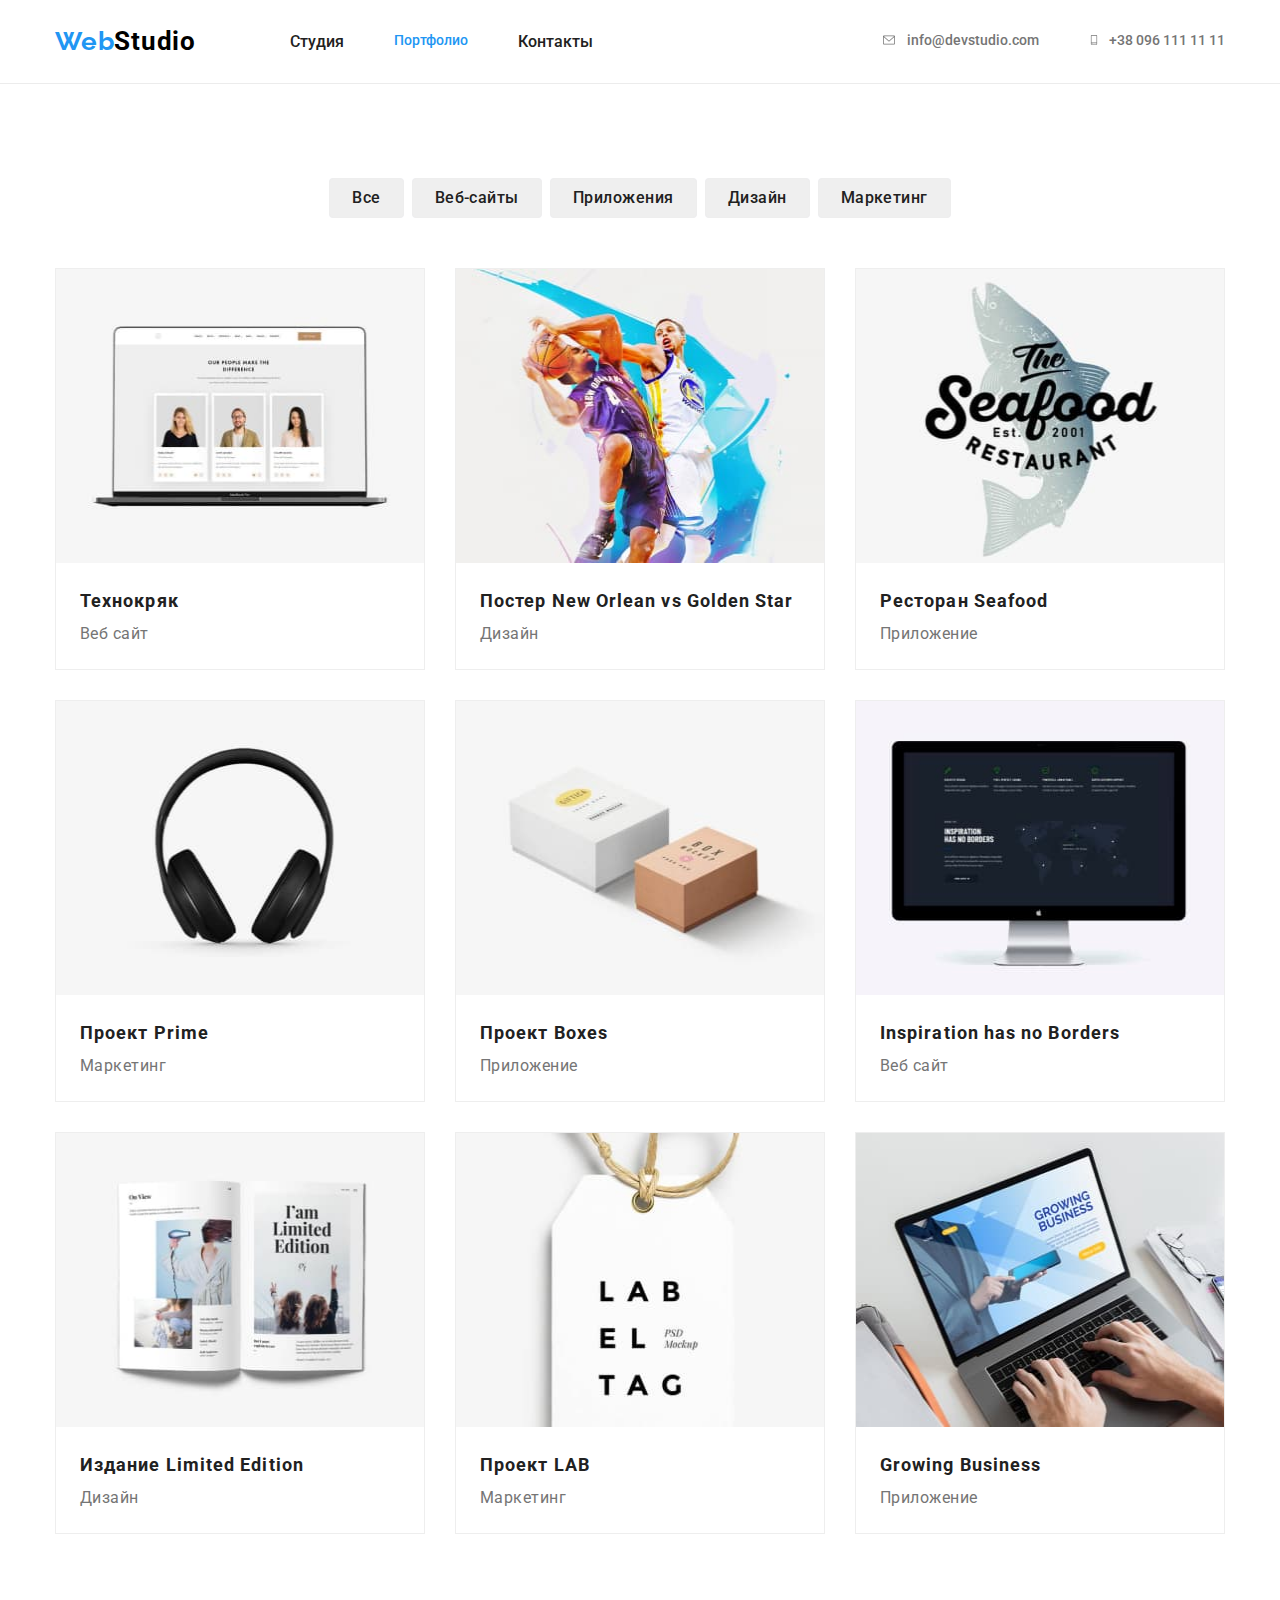
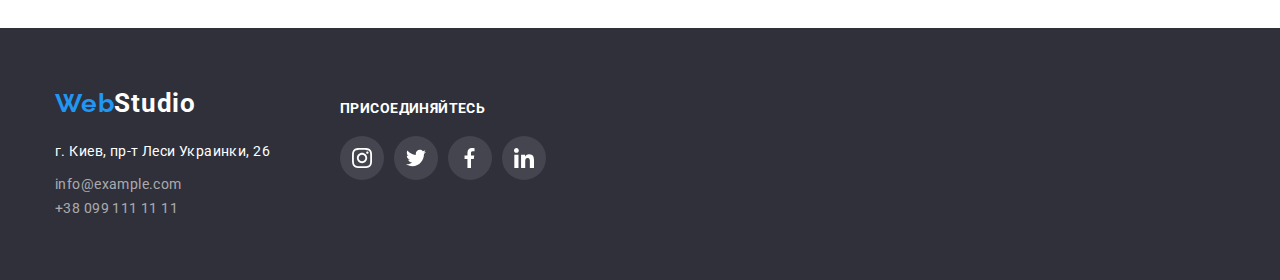
==== portfolio.html @ e1457a3b "copied files" ====
<!DOCTYPE html>
<html lang="ru">
<head>
<meta charset="UTF-8">
<meta name="viewport" content="width=device-width, initial-scale=1.0">
<link rel="preconnect" href="https://fonts.gstatic.com">
<link href="https://fonts.googleapis.com/css2?family=Roboto&display=swap" rel="stylesheet">
<link rel="preconnect" href="https://fonts.gstatic.com">
<link href="https://fonts.googleapis.com/css2?family=Oleo+Script&family=Raleway:wght@700&display=swap" rel="stylesheet">
<link rel="stylesheet" href="https://cdnjs.cloudflare.com/ajax/libs/modern-normalize/1.0.0/modern-normalize.min.css" integrity="sha512-ISS7cAi1PEhQ8jnbJpJZMd29NlhNj4AWYyLOSp2CE/CsHxTCu+r+t0D2yoJudVrd0/8fTVPUVDzY5Tvli75u/g==" crossorigin="anonymous" />
<link rel="stylesheet" href="./css/styles.css">
<title>Portfolio</title>
</head>
<body>
	<!-- HEADER-->
	
	<header>
		<div class="container header-conteiner">
		<nav class="head-navigation">
			<a href="./index.html" class="logotype" target="_blank">Web<span>Studio</span></a>
			<ul class="main-navigation">
				<li>
					<a href="./index.html" id="webstudio" target="_blank">Студия</a>
				</li>
				<li>
					<a href="./portfolio.html" id="portfolio" class="current" >Портфолио</a>
				</li>
				<li>
					<a href="#">Контакты</a>
				</li>
			</ul>
		</nav>
		<ul class="main-contacts">
			<li>
				<a href="mailto:info@devstudio.com"><svg class="envelope" width="16" height="12">
						<use href="./images/symbol-social.svg#icon-envelope"></use>
					</svg>info@devstudio.com</a>
			</li>
		
			<li>
				<a href="tel:+380961111111"><svg class="phone" width="10" height= "16">
						<use class="phone" href="./images/symbol-social.svg#icon-smartphone"></use>
					</svg>+38 096 111 11 11</a>
			</li>
		
		</ul>
		</div>
	</header>
	
	
	<!-- MAIN PART-->
	
	<main class="wallpaper">
		<section class="services">
			<div class="container">
				<h1 class="visually-hidden">Наши услуги</h1>
				
				<ul class="services-btn">
					<li><button type="button">Все</button></li>
					<li><button type="button">Веб-сайты</button></li>
					<li><button type="button">Приложения</button></li>
					<li><button type="button">Дизайн</button></li>
					<li><button type="button">Маркетинг</button></li>
				</ul>
			
				<ul class="examples">
					<li class="work-examples">
						<img src="./images/site.jpg" alt="Веб сайт Технокряк" width="370" 	height="294">
						<div class="content-examples">
							<h2>Технокряк</h2>
							<p>Веб сайт</p>
						</div>
					</li>
					<li class="work-examples">
						<img src="./images/poster.jpg" alt="Постер New Orlean vs Golden Star" 	width="370" height="294">
						<div class="content-examples">
							<h2>Постер New Orlean vs Golden Star</h2>
							<p>Дизайн</p>
						</div>
					</li>
					<li class="work-examples">
						<img src="./images/restaurant.jpg" alt="Ресторан Seafood" width="370" 	height="294">
						<div class="content-examples">
							<h2>Ресторан Seafood</h2>
							<p>Приложение</p>
						</div>
					</li>
					<li class="work-examples">
						<img src="./images/earphone.jpg" alt="Проект Prime" width="370" 	height="294">
						<div class="content-examples">
							<h2>Проект Prime</h2>
							<p>Маркетинг</p>
						</div>
					</li>
					<li class="work-examples">
						<img src="./images/boxes.jpg" alt="Проект Boxes" width="370" 	height="294">
						<div class="content-examples">
							<h2>Проект Boxes</h2>
							<p>Приложение</p>
						</div>
					</li>
					<li class="work-examples">
						<img src="./images/monitor.jpg" alt="Веб сайт Inspiration has no 	Borders" width="370" height="294">
						<div class="content-examples">
							<h2>Inspiration has no Borders</h2>
							<p>Веб сайт</p>
						</div>
					</li>
					<li class="work-examples">
						<img src="./images/edition.jpg" alt="Издание Limited Edition" 	width="370" height="294">
						<div class="content-examples">
							<h2>Издание Limited Edition</h2>
							<p>Дизайн</p>
						</div>
					</li>
					<li class="work-examples">
						<img src="./images/lab.jpg" alt="Проект LAB" width="370" height="294">
						<div class="content-examples">
							<h2>Проект LAB</h2>
							<p>Маркетинг</p>
						</div>
					</li>
					<li class="work-examples">
						<img src="./images/bisiness.jpg" alt="Приложение Growing Business" 	width="370" height="294">
						<div class="content-examples">
							<h2>Growing Business</h2>
							<p>Приложение</p>
						</div>
					</li>
				</ul>
			</div>
		</section>
	</main>

	<!-- FOOTER-->
		<footer>
			<div class="container footer-conteiner">
				<div class="adress">
					<a href="./index.html" class="logo">Web<span>Studio</span></a>
					<address>
						<p>г. Киев, пр-т Леси Украинки, 26</p>
						<ul class="footer-links">
							<li>
								<a href="mailto:info@example.com">info@example.com</a>
							</li>
							<li>
								<a href="tel:+380991111111">+38 099 111 11 11</a>
							</li>
						</ul>
					</address>
				</div>
		
				<div class="connect">
					<h2>Присоединяйтесь</h2>
					<nav>
						<ul class="connect-list">
							<li class="connect-link">
								<a href="#"><svg width="20" height="20">
										<use href="./images/symbol-social.svg#icon-instagram"></use>
									</svg>
								</a>
							</li>
							<li class="connect-link">
								<a href="#">
									<svg width="20" height="20">
										<use href="./images/symbol-social.svg#icon-twitter"></use>
									</svg>
								</a>
							</li>
							<li class="connect-link">
								<a href="#">
									<svg width="20" height="20">
										<use href="./images/symbol-social.svg#icon-fb"></use>
									</svg>
								</a>
							</li>
							<li class="connect-link">
								<a href="#">
									<svg width="20" height="20">
										<use href="./images/symbol-social.svg#icon-linkedin"></use>
									</svg>
								</a>
							</li>
						</ul>
					</nav>
				</div>
			</div>
		</footer>
</body>
</html>
---- css/styles.css ----
:after, :before, * {
  margin: 0;
  padding: 0;
  font-family: "Roboto", sans-serif;
  box-sizing: border-box;
}

:root {
  --common-width: 100%;
  --section-padding: 94px;
  --inner-section-margin: 50px;
  --card-margin: 30px;
  
  --body-background: #e5e5e5;
  --header-background: #ffffff;
  --header-border: #ECECEC;
  --footer-background: #2f303a;
  --p-color: #757575;
  --h-color: #212121;
  --hover-color: #2196f3;
  --common-color: #ffffff;
  --footer-link-color: rgba(255, 255, 255, 0.6);
}

body {
  background: var(--body-background);
}

img {
  display: block;
  max-width: 100%;
}

h1, h2, h3, h4, p {
  margin: 0;
  padding: 0;
}

a {text-decoration: none;}

ul > li {
  list-style: none;
  margin: 0;
  padding: 0;
}

.container{
  width: 1200px;
  padding: 0 15px;
  margin: 0 auto;
}

.visually-hidden {
  position: absolute;
  width: 1px;
  height: 1px;
  margin: -1px;
  border: 0;
  padding: 0;
  white-space: nowrap;
  clip-path: inset(100%);
  clip: rect(0 0 0 0);
  overflow: hidden;
}

header {
  width: var(--common-width);

  background: var(--header-background);
  border-bottom: 1px solid var(--header-border);
}

.header-conteiner{
  display: flex;
}

.head-navigation {
  width: auto;
  display: flex;
  align-items: center;
}

.logotype {
  display: block;

  font-family: 'Raleway', sans-serif;
  font-style: normal;
  font-weight: 700;
  font-size: 26px;
  line-height: 31px;
  letter-spacing: 0.03em;
  color: #2196f3;
}

.logotype span {
  color: black;
  font-style: normal;
  font-weight: bold;
  font-size: 26px;
  line-height: 31px;
  letter-spacing: 0.03em;
}

.main-navigation {
  display: flex;
  margin-left: var(--section-padding);
}

.main-navigation li:not(:last-child) {
  margin-right: var(--inner-section-margin);
}

.main-navigation .current {
  color: var(--hover-color);

  font-size: 14px;
  line-height: 16,41px;
  font-weight: 500;
}

.main-navigation a {
  display: block;
  padding: 32px 0;
  color: var(--h-color);
  font-weight: 500;
}

.main-contacts {
  display: flex;
  margin-left: auto;
}

.main-contacts a {
  display: flex;
  align-items: center;
  padding: 32px 0;
  color: var(--p-color);

  font-size: 14px;
  line-height: 16,41px;
  font-weight: 500;
}

.main-contacts li:not(:last-child) {
  margin-right: var(--inner-section-margin);
}

ul a:hover, ul a:focus, ul a:active {
  color: var(--hover-color);
}

.envelope {
  margin-right: 10px;
  fill: currentColor;
}

.phone {
  margin-right: 10px;
  fill: currentColor;
}

.envelope:hover, .envelope:focus, .phone:hover, .phone:focus {
  fill: var(--hover-color);
}

/*MAIN*/
/*Section 1*/

.head {
  height: 600px;
  background-image: linear-gradient(to right,
  rgba(47, 0, 0, 0.4),
  rgba(0, 48, 0, 0.4),
  rgba(0, 0, 58, 0.4)
  ), url("../images/hero-squoosh.jpg");
  background-color: rgba(196, 196, 196, 1);
  background-repeat: no-repeat;
  background-size: cover;
  background-position: center;
  padding: 200px 0;
}

.title-head {
  display: block;
  width: 696px;
  margin-left: auto;
  margin-right: auto;

  color: var(--common-color);
  font-style: normal;
  font-weight: 900;
  font-size: 44px;
  line-height: 60px;
  text-align: center;
  letter-spacing: 0.06em;
  
  text-transform: uppercase;
}

.link-head {
  display: block;
  margin-top: 30px;
  max-width: 200px;
  margin-left: auto;
  margin-right: auto;
  padding: 10px 33px;

  background: #2196f3;
  box-shadow: 0px 4px 4px rgba(0, 0, 0, 0.15);
  border-radius: 4px;

  color: var(--common-color);
  text-align: center;
  font-weight: bold;
  font-size: 16px;
  line-height: 30px;
  letter-spacing: 0.06em;
}

/*Section 2*/

.main-information {
  width: var(--common-width);
  padding-top: var(--section-padding);
  padding-bottom: var(--section-padding);
}

.information {
  display: flex;
}

.information-list {
  width: 270px;
}

.information-list::before{
  content: "";
  display: block;
  height: 120px;
  margin-bottom: 30px;
  background-color: #F5F4FA;
  border-radius: 4px;
  background-position: center;
  background-size: 74px 70px;
  background-repeat: no-repeat;
}

.antenna::before {
  background-image: url(../images/antenna.svg);
}

.clock::before {
  background-image: url(../images/clock.svg);
}

.diagram::before {
  background-image: url(../images/diagram.svg);
}

.astronaut::before {
  background-image: url(../images/astronaut.svg);
}

.information-list::before:not(:last-child){
  margin-right: 30px;
}

.information-list:not(:last-child){
  margin-right: var(--card-margin);}

.information h3 {
  margin-bottom: 10px;

  color: var(--h-color);
  font-style: normal;
  font-weight: bold;
  font-size: 14px;
  line-height: 16px;
  letter-spacing: 0.03em;

  text-transform: uppercase;
}

.information p {
  color: var(--p-color);
  font-style: normal;
  font-weight: normal;
  font-size: 14px;
  line-height: 24px;
  letter-spacing: 0.03em;
}

/*Section 3*/

.activity{
  padding-bottom: var(--section-padding);
}

.title-container {
  margin-right: auto;
  margin-left: auto;
  margin-bottom: var(--inner-section-margin);

  color: var(--h-color);
  font-style: normal;
  font-weight: bold;
  font-size: 36px;
  line-height: 42px;
  text-align: center;
  letter-spacing: 0.03em;
}

.activity ul {
  display: flex;
  margin-right: - var(--card-margin);
}

.activity li {
  width: calc((100% - 60px) / 3);
}

.activity li:not(:last-child){
  margin-right: var(--card-margin);
}

/*Section 4*/

.team {
  width: var(--common-width);
  background: #f5f4fa;
  padding-top: var(--section-padding);
  padding-bottom: var(--section-padding);
}

.title-team {
  margin-bottom: var(--inner-section-margin);

  color: var(--h-color);
  font-style: normal;
  font-weight: bold;
  font-size: 36px;
  line-height: 42px;
  text-align: center;
  letter-spacing: 0.03em;
}

.our-team {
  display: flex;
}

.team-photos {
  width: calc((100% - 90px) / 4);
  padding-bottom: 30px;
  background: var(--common-color);
  box-shadow: 0px 1px 3px rgba(0, 0, 0, 0.12), 0px 1px 1px rgba(0, 0, 0, 0.14),
0px 2px 1px rgba(0, 0, 0, 0.2);
  border-radius: 0px 0px 4px 4px;
}

.team-photos:not(:last-child){
  margin-right: var(--card-margin);
}

.team-photos img {
  margin-bottom: var(--card-margin);
}

.team-photos p {
  color: var(--p-color);
  font-style: normal;
  font-weight: normal;
  font-size: 16px;
  line-height: 24px;
  letter-spacing: 0.03em;
  text-align: center;
}

.name {
  margin-bottom: 10px;

  color: var(--h-color);
  font-style: normal;
  font-weight: 500;
  font-size: 16px;
  line-height: 19px;
  text-align: center;
  letter-spacing: 0.03em;
}

.team-photos nav {
  margin-top: 16px;
  padding: 0 32px;
}

.team-link {
  width: calc( (100% - 30px) / 4);
  height: 44px;
  border-radius: 50%;
  background: inherit;
}

.social-icon {
  fill: currentColor;
}

.team-link a {
  display: block;
  padding: 12px;
  color: #AFB1B8;
}

.team-link:not(:last-child) {
  margin-right: 10px;
}

.team-link:hover, .team-link:focus, .team-link:active {
  border-radius: 50%;
  background-color: var(--hover-color);
}

.team-link a:hover {
  color: #ffffff;
}


/*Section 5*/

.support {
  padding: var(--section-padding) 0;
}

.support h2 {
  margin-bottom: 50px;

  color: var(--h-color);
  font-style: normal;
  font-weight: bold;
  font-size: 36px;
  line-height: 42px;
  text-align: center;
  letter-spacing: 0.03em;
}

.partners {
  display: flex;
}

.list-partners {
  width: calc( (100% - 150px) / 6);
  height: 90px;
  border: 1px solid #AFB1B8;
  border-radius: 4px;
}

.list-partners:not(:last-child){
  margin-right: var(--card-margin);
}

.list-partners a{
  display: flex;
  justify-content: center;
  align-items: center;
  height: 100%;

  color: #AFB1B8
}

.list-partners svg {
  fill: currentColor;
}

.list-partners:hover, .list-partners:focus {
  border: 1px solid var(--hover-color);
}

.list-partners a:hover, .list-partners a:focus {
  color: var(--hover-color);
}

footer {
  width: var(--common-width);
  background: var(--footer-background);
}

.footer-conteiner {
  display: flex;
  padding-top: 60px;
}

.logo {
  display: inline-block;
  margin-bottom: 20px;

  color: #2196f3;
  font-family: 'Raleway', sans-serif;
  font-style: normal;
  font-weight: bold;
  font-size: 26px;
  line-height: 31px;
  letter-spacing: 0.03em;
}

.logo span {
  color: var(--common-color);
  font-style: normal;
  font-weight: bold;
  font-size: 26px;
  line-height: 31px;
  letter-spacing: 0.03em;
}

address p {
  margin-bottom: 9px;

  color: var(--common-color);
  font-style: normal;
  font-weight: normal;
  font-size: 14px;
  line-height: 24px;
  letter-spacing: 0.03em;
}

.footer-links {
  padding-bottom: 60px;
}

.footer-links a {
  font-style: normal;
  font-weight: normal;
  font-size: 14px;
  line-height: 24px;
  letter-spacing: 0.03em;
  color: var(--footer-link-color);
}

.connect{
  padding-top: 12px;
  margin-left: 70px;
}

.connect h2 {
  margin-bottom: 20px;

  color: var(--common-color);
  font-style: normal;
  font-weight: bold;
  font-size: 14px;
  line-height: 16px;
  letter-spacing: 0.03em;
  text-transform: uppercase;
}

.connect-link {
  width: calc( (100% - 30px) / 4);
  height: 44px;

  background: rgba(255, 255, 255, 0.1);
  border-radius: 50%;
}

.connect-link a {
  display: block;
  padding: 12px;
}

.connect-link svg {
  fill: var(--common-color);
}

.connect-list {
  display: flex;
}

.connect-link:not(:last-child) {
  margin-right: 10px;
}

.connect-link:hover, .connect-link:focus, .connect-link:active {
  background-color: var(--hover-color);
}

/*Portfolio*/

.wallpaper {
  background-color: var(--common-color);
  width: var(--common-width);
}

/*buttons*/

.services {
  width: var(--common-width);
  margin: 0px auto;
  padding-top: var(--section-padding);
  padding-bottom: var(--section-padding);
}

.services-btn {
  display: flex;
  justify-content: center;
  margin-bottom: var(--inner-section-margin);
}

.services-btn li {
  background: #F5F4FA;
  border-radius: 4px;
}

.services-btn li:not(:last-child){
  margin-right: 8px;
}

.services-btn button {
  display: inline-block;
  padding: 6px 22px;

  color: var(--h-color);
  border: 1px solid #EEEEEE;
  border-radius: 4px;

  font-style: normal;
  font-weight: 500;
  font-size: 16px;
  line-height: 26px;
  text-align: center;
  letter-spacing: 0.03em;
}

.services-btn button:hover, .services-btn button:focus, .services-btn button:active{
  color: var(--common-color);
  background-color: var(--hover-color);
  cursor: pointer;
}

/*Cards*/

.examples {
  display: flex;
  flex-wrap: wrap;
}

.work-examples {
  width: calc((100% - 60px) / 3);
  margin-right: var(--card-margin);

  background-color: var(--common-color);
  border: 1px solid #EEEEEE;
}

.work-examples:nth-child(3n){
  margin-right: 0;
}

.work-examples:not(:nth-child(n+7)){
  margin-bottom: var(--card-margin);
}

.work-examples h2 {
  color: var(--h-color);
  font-style: normal;
  font-weight: bold;
  font-size: 18px;
  line-height: 36px;
  letter-spacing: 0.06em;
  text-align: left;
}  

.work-examples p {
  color: var(--p-color);
  font-style: normal;
  font-weight: normal;
  font-size: 16px;
  line-height: 30px;
  text-align: left;
  letter-spacing: 0.03em;
}

.work-examples:hover, .work-examples:focus {
  cursor: pointer;
  box-shadow: 0px 1px 1px rgba(0, 0, 0, 0.12), 0px 4px 4px rgba(0, 0, 0, 0.06), 1px 4px 6px rgba(0, 0, 0, 0.16);
}

.content-examples{
  margin: 20px 24px;
}
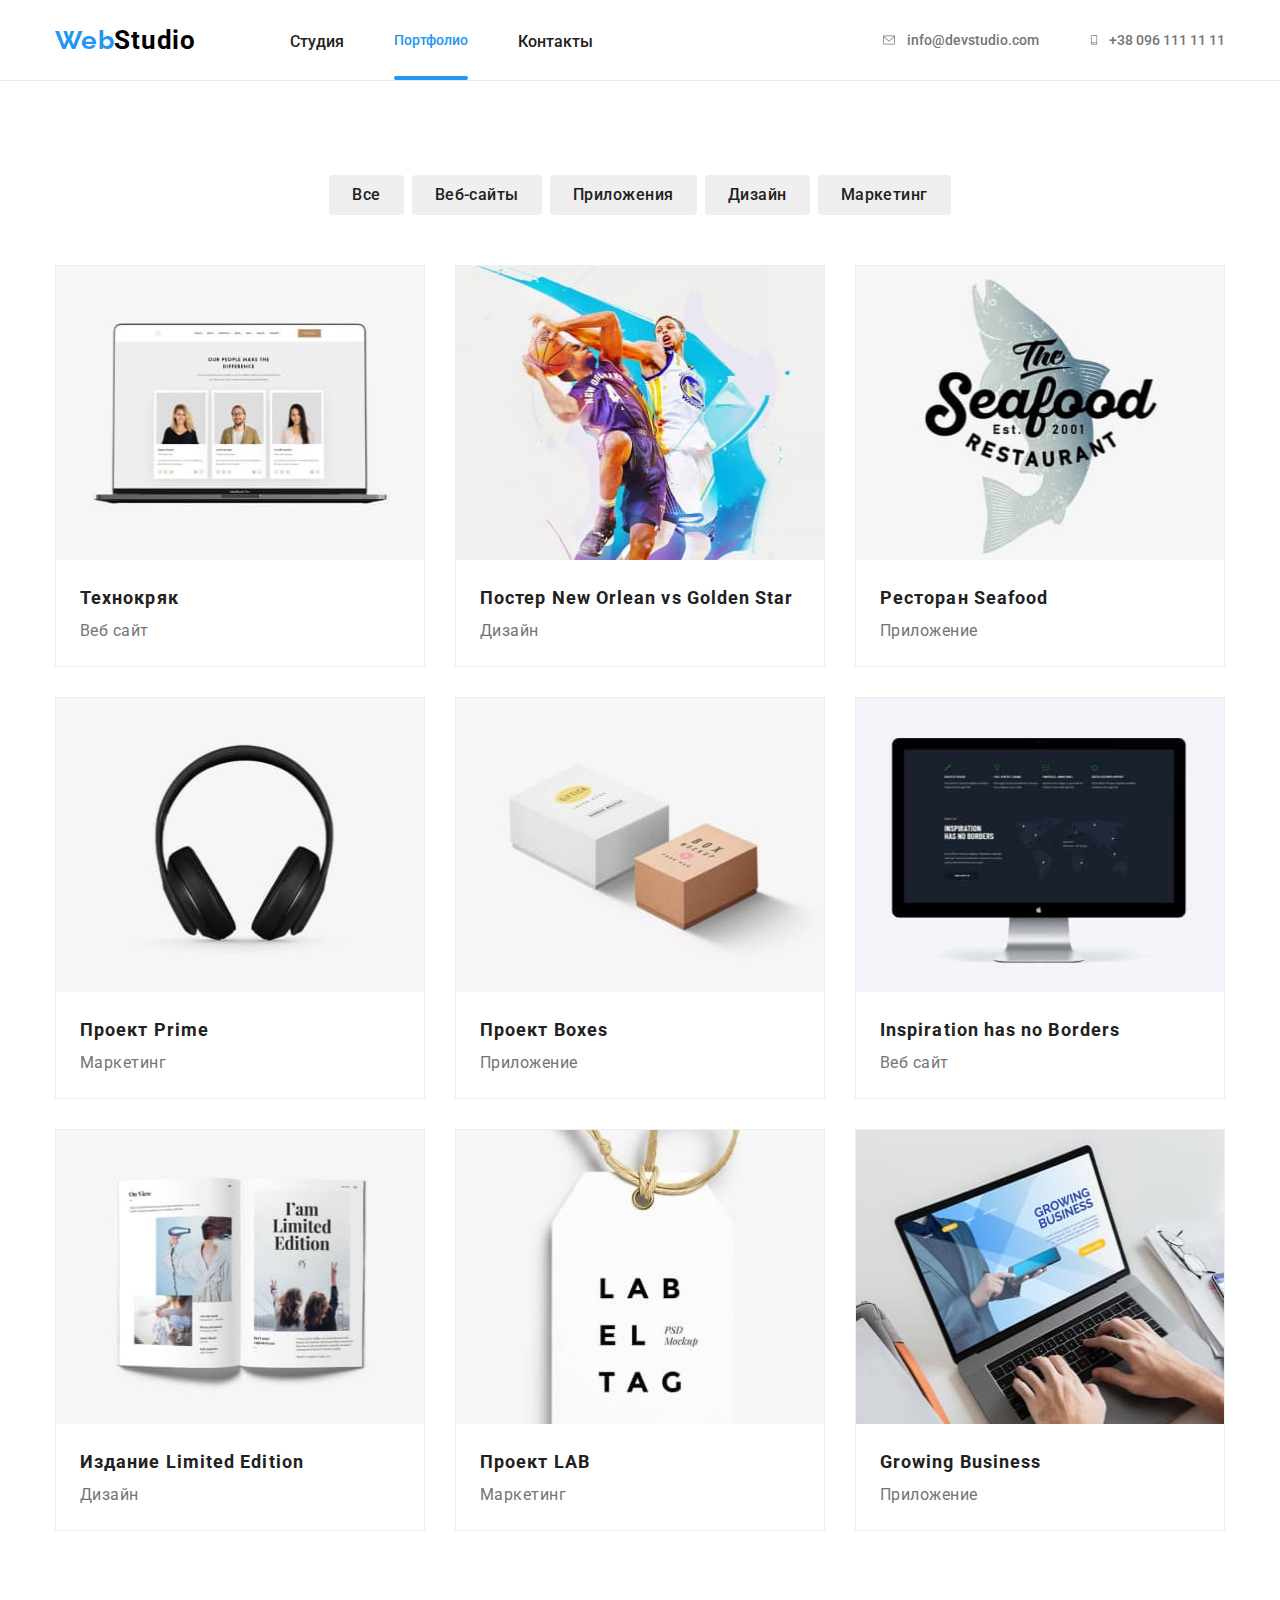
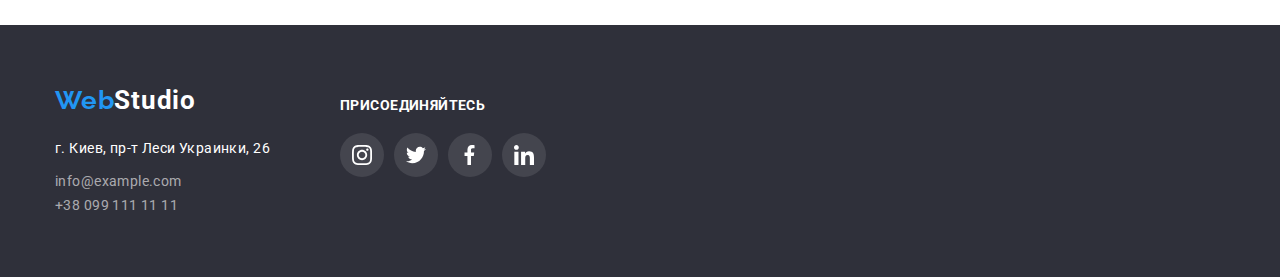
==== commit 2b2eee3e: "Анимации и переходы" ====
--- a/portfolio.html
+++ b/portfolio.html
@@ -64,64 +64,117 @@
 				</ul>
 			
 				<ul class="examples">
-					<li class="work-examples">
+					<li class="work-examples"><div class="examples-thumb">
 						<img src="./images/site.jpg" alt="Веб сайт Технокряк" width="370" 	height="294">
+						<div class="examples-overlay"><p>
+							Технокряк это современная площадка распространения коронавируса. Компании используют эту платформу для цифрового
+							шпионажа и атак на защищённые сервера конкурентов.
+							</p>
+						</div>
+						</div>
 						<div class="content-examples">
 							<h2>Технокряк</h2>
 							<p>Веб сайт</p>
 						</div>
 					</li>
-					<li class="work-examples">
+					<li class="work-examples"><div class="examples-thumb">
 						<img src="./images/poster.jpg" alt="Постер New Orlean vs Golden Star" 	width="370" height="294">
+					<div class="examples-overlay">
+						<p>
+							Технокряк это современная площадка распространения коронавируса. Компании используют эту платформу для цифрового
+							шпионажа и атак на защищённые сервера конкурентов.
+						</p>
+					</div></div>
 						<div class="content-examples">
 							<h2>Постер New Orlean vs Golden Star</h2>
 							<p>Дизайн</p>
 						</div>
 					</li>
-					<li class="work-examples">
+					<li class="work-examples"><div class="examples-thumb">
 						<img src="./images/restaurant.jpg" alt="Ресторан Seafood" width="370" 	height="294">
+					<div class="examples-overlay">
+						<p>
+							Технокряк это современная площадка распространения коронавируса. Компании используют эту платформу для цифрового
+							шпионажа и атак на защищённые сервера конкурентов.
+						</p>
+					</div></div>
 						<div class="content-examples">
 							<h2>Ресторан Seafood</h2>
 							<p>Приложение</p>
 						</div>
 					</li>
-					<li class="work-examples">
+					<li class="work-examples"><div class="examples-thumb">
 						<img src="./images/earphone.jpg" alt="Проект Prime" width="370" 	height="294">
+					<div class="examples-overlay">
+						<p>
+							Технокряк это современная площадка распространения коронавируса. Компании используют эту платформу для цифрового
+							шпионажа и атак на защищённые сервера конкурентов.
+						</p>
+					</div></div>
 						<div class="content-examples">
 							<h2>Проект Prime</h2>
 							<p>Маркетинг</p>
 						</div>
 					</li>
-					<li class="work-examples">
+					<li class="work-examples"><div class="examples-thumb">
 						<img src="./images/boxes.jpg" alt="Проект Boxes" width="370" 	height="294">
+					<div class="examples-overlay">
+						<p>
+							Технокряк это современная площадка распространения коронавируса. Компании используют эту платформу для цифрового
+							шпионажа и атак на защищённые сервера конкурентов.
+						</p>
+					</div></div>
 						<div class="content-examples">
 							<h2>Проект Boxes</h2>
 							<p>Приложение</p>
 						</div>
 					</li>
-					<li class="work-examples">
-						<img src="./images/monitor.jpg" alt="Веб сайт Inspiration has no 	Borders" width="370" height="294">
+					<li class="work-examples"><div class="examples-thumb">
+						<img src="./images/monitor.jpg" alt="Веб сайт Inspiration has no 	Borders" width="370" height="294"><div class="examples-overlay">
+							<p>
+								Технокряк это современная площадка распространения коронавируса. Компании используют эту платформу для цифрового
+								шпионажа и атак на защищённые сервера конкурентов.
+							</p>
+						</div></div>
 						<div class="content-examples">
 							<h2>Inspiration has no Borders</h2>
 							<p>Веб сайт</p>
 						</div>
 					</li>
-					<li class="work-examples">
+					<li class="work-examples"><div class="examples-thumb">
 						<img src="./images/edition.jpg" alt="Издание Limited Edition" 	width="370" height="294">
+					<div class="examples-overlay">
+						<p>
+							Технокряк это современная площадка распространения коронавируса. Компании используют эту платформу для цифрового
+							шпионажа и атак на защищённые сервера конкурентов.
+						</p>
+					</div></div>
 						<div class="content-examples">
 							<h2>Издание Limited Edition</h2>
 							<p>Дизайн</p>
 						</div>
 					</li>
-					<li class="work-examples">
+					<li class="work-examples"><div class="examples-thumb">
 						<img src="./images/lab.jpg" alt="Проект LAB" width="370" height="294">
+					<div class="examples-overlay">
+						<p>
+							Технокряк это современная площадка распространения коронавируса. Компании используют эту платформу для цифрового
+							шпионажа и атак на защищённые сервера конкурентов.
+						</p>
+					</div></div>
 						<div class="content-examples">
 							<h2>Проект LAB</h2>
 							<p>Маркетинг</p>
 						</div>
 					</li>
-					<li class="work-examples">
+					<li class="work-examples"><div class="examples-thumb">
 						<img src="./images/bisiness.jpg" alt="Приложение Growing Business" 	width="370" height="294">
+					<div class="examples-overlay">
+						<p>
+							Технокряк это современная площадка распространения коронавируса. Компании используют эту платформу для цифрового
+							шпионажа и атак на защищённые сервера конкурентов.
+						</p>
+					</div></div>
 						<div class="content-examples">
 							<h2>Growing Business</h2>
 							<p>Приложение</p>
--- a/css/styles.css
+++ b/css/styles.css
@@ -1,4 +1,4 @@
-  :after, :before, * {
+  ::after, ::before, * {
   margin: 0;
   padding: 0;
   font-family: "Roboto", sans-serif;
@@ -38,6 +38,11 @@
 
 a {text-decoration: none;}
 
+ul{
+  margin: 0;
+  padding: 0;
+}
+
 ul > li {
   list-style: none;
   margin: 0;
@@ -104,6 +109,7 @@
 .main-navigation {
   display: flex;
   margin-left: var(--section-padding);
+  max-height: 80px;
 }
 
 .main-navigation li:not(:last-child) {
@@ -116,6 +122,22 @@
   font-size: 14px;
   line-height: 16,41px;
   font-weight: 500;
+}
+
+.current{
+  position: relative;
+}
+
+.current::after{
+  position: absolute;
+  left: 0;
+  bottom: 0;
+  display: inline-block;
+  content: " ";
+  width: 100%;
+  height: 4px;
+  background-color: var(--hover-color);
+  border-radius: 2px;
 }
 
 .main-navigation a {
@@ -123,6 +145,8 @@
   padding: 32px 0;
   color: var(--h-color);
   font-weight: 500;
+
+  transition: color 250ms cubic-bezier(0.4, 0, 0.2, 1);
 }
 
 .main-contacts {
@@ -139,6 +163,8 @@
   font-size: 14px;
   line-height: 16,41px;
   font-weight: 500;
+
+  transition: color 250ms cubic-bezier(0.4, 0, 0.2, 1);
 }
 
 .main-contacts li:not(:last-child) {
@@ -397,6 +423,8 @@
   height: 44px;
   border-radius: 50%;
   background: inherit;
+
+  transition: background 250ms cubic-bezier(0.4, 0, 0.2, 1);
 }
 
 .social-icon {
@@ -407,6 +435,8 @@
   display: block;
   padding: 12px;
   color: #AFB1B8;
+
+  transition: color 250ms cubic-bezier(0.4, 0, 0.2, 1);
 }
 
 .team-link:not(:last-child) {
@@ -414,7 +444,6 @@
 }
 
 .team-link:hover, .team-link:focus, .team-link:active {
-  border-radius: 50%;
   background-color: var(--hover-color);
 }
 
@@ -450,6 +479,8 @@
   height: 90px;
   border: 1px solid #AFB1B8;
   border-radius: 4px;
+
+  transition: border 250ms cubic-bezier(0.4, 0, 0.2, 1);
 }
 
 .list-partners:not(:last-child){
@@ -462,7 +493,9 @@
   align-items: center;
   height: 100%;
 
-  color: #AFB1B8
+  color: #AFB1B8;
+
+  transition: color 250ms cubic-bezier(0.4, 0, 0.2, 1);
 }
 
 .list-partners svg {
@@ -530,7 +563,10 @@
   font-size: 14px;
   line-height: 24px;
   letter-spacing: 0.03em;
+
   color: var(--footer-link-color);
+
+  transition: color 250ms cubic-bezier(0.4, 0, 0.2, 1);
 }
 
 .connect{
@@ -556,11 +592,14 @@
 
   background: rgba(255, 255, 255, 0.1);
   border-radius: 50%;
+
+  transition: color 250ms cubic-bezier(0.4, 0, 0.2, 1);
 }
 
 .connect-link a {
   display: block;
   padding: 12px;
+  
 }
 
 .connect-link svg {
@@ -624,6 +663,8 @@
   line-height: 26px;
   text-align: center;
   letter-spacing: 0.03em;
+
+  transition: color 250ms cubic-bezier(0.4, 0, 0.2, 1), background-color 250ms cubic-bezier(0.4, 0, 0.2, 1), cursor 250ms cubic-bezier(0.4, 0, 0.2, 1);
 }
 
 .services-btn button:hover, .services-btn button:focus, .services-btn button:active{
@@ -645,6 +686,8 @@
 
   background-color: var(--common-color);
   border: 1px solid #EEEEEE;
+
+  transition: box-shadow 250ms cubic-bezier(0.4, 0, 0.2, 1), cursor 250ms cubic-bezier(0.4, 0, 0.2, 1);
 }
 
 .work-examples:nth-child(3n){
@@ -682,4 +725,48 @@
 
 .content-examples{
   margin: 20px 24px;
+}
+
+.examples-thumb{
+  position: relative;
+  overflow:hidden
+}
+
+.examples-overlay{
+  position: absolute;
+  top: 0;
+  left: 0;
+
+  width: 100%;
+  height: 100%;
+  padding: 63px 24px;
+  
+  transform: translateY(100%);
+  background: rgba(33, 150, 243, 0.9);
+
+  transition: transform 250ms cubic-bezier(0.4, 0, 0.2, 1);
+}
+
+.examples-overlay>p {
+  position: absolute;
+  top: 50%;
+  left: 50%;
+  transform: translate(-50%, -50%);
+
+  width: 322px;
+  height: 168px;
+
+  font-style: normal;
+  font-weight: normal;
+  font-size: 18px;
+  line-height: 28px;
+
+  letter-spacing: 0.03em;
+
+  color: #FFFFFF;
+
+}
+
+.work-examples:hover .examples-overlay {
+  transform: translateY(0%);
 }